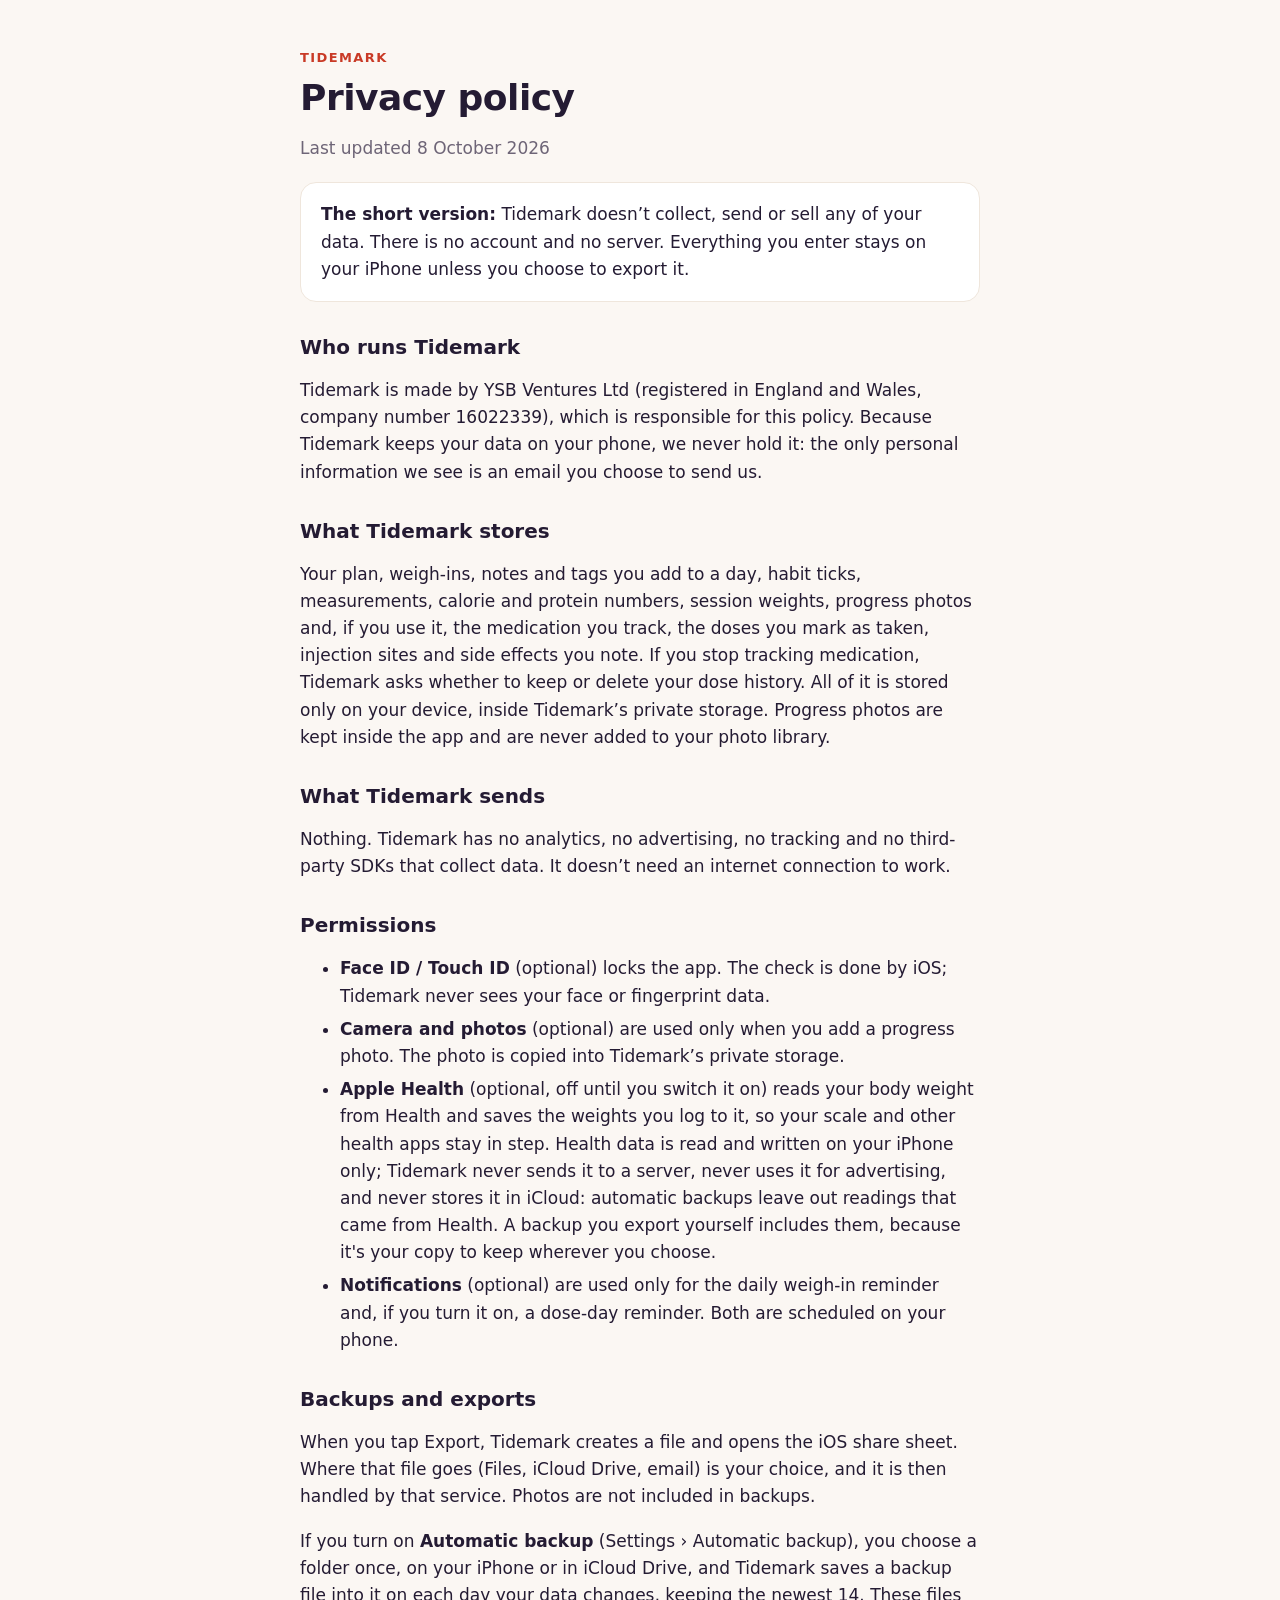
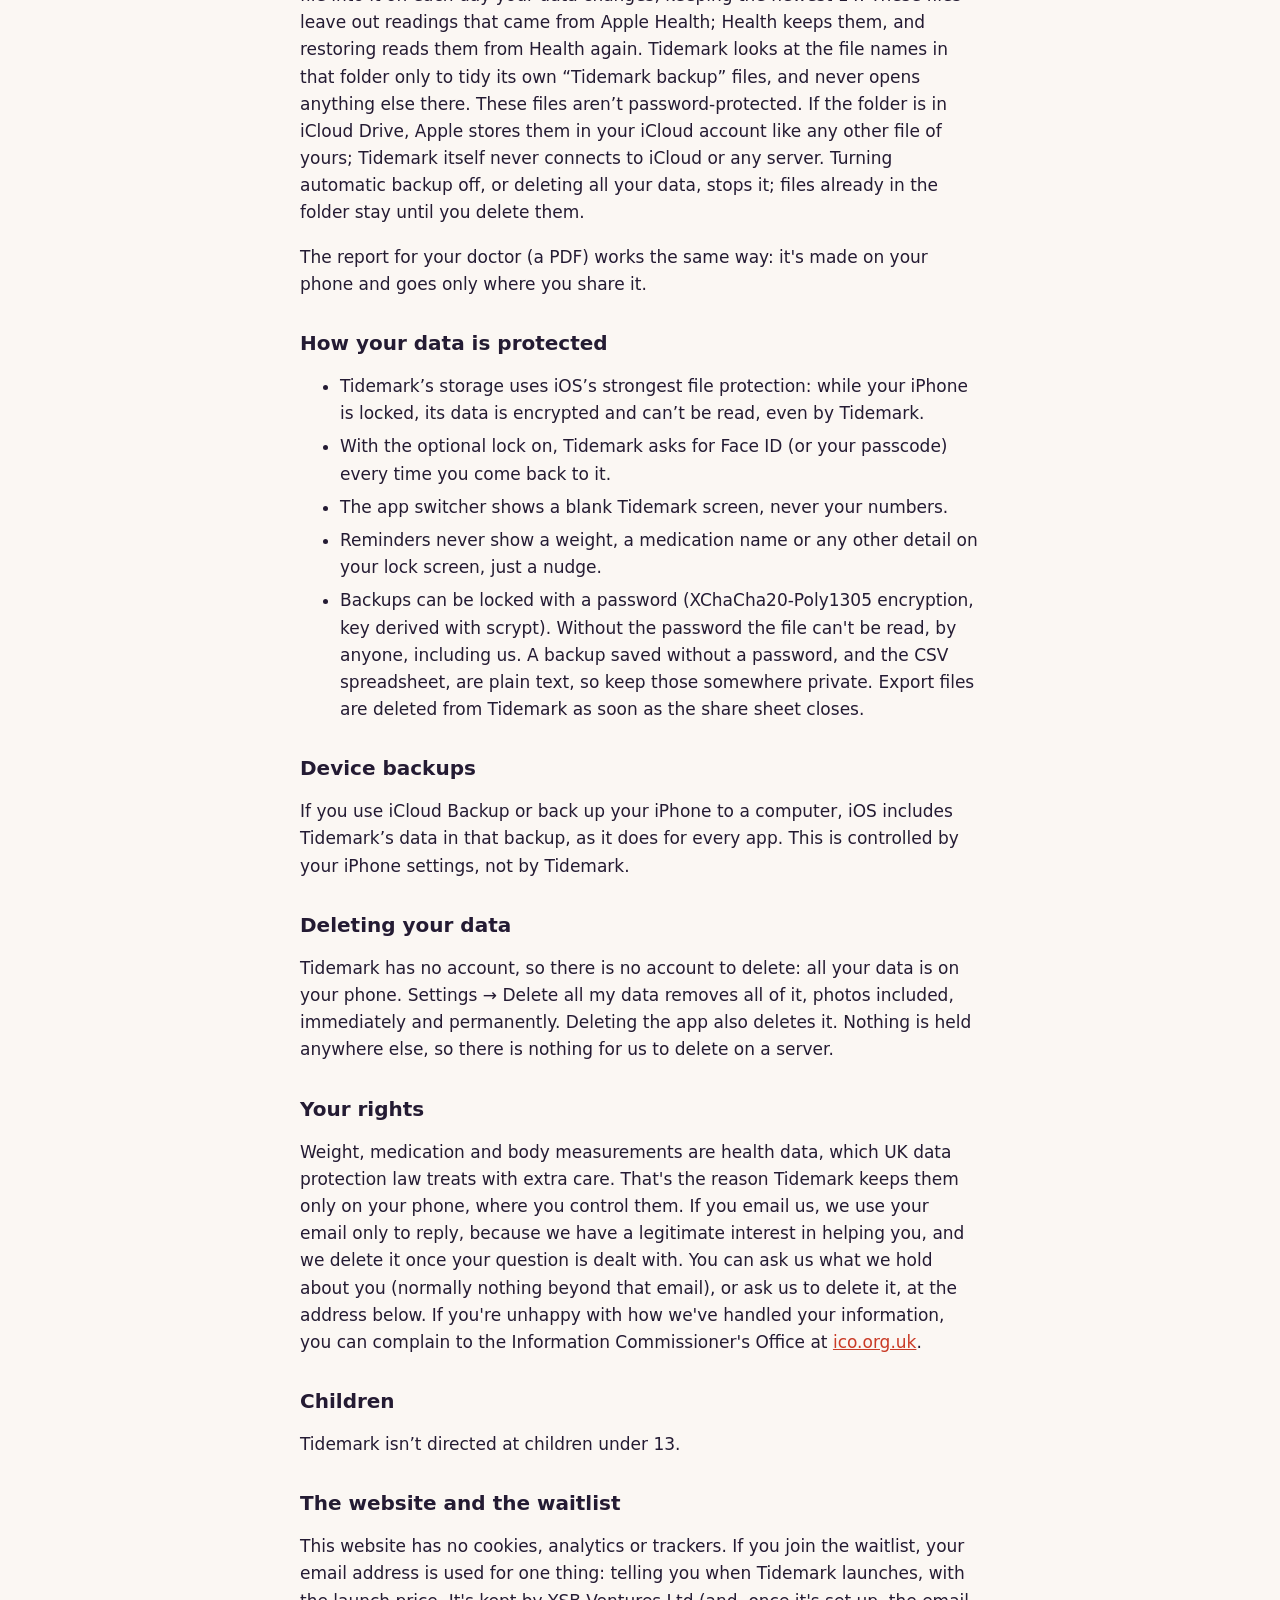
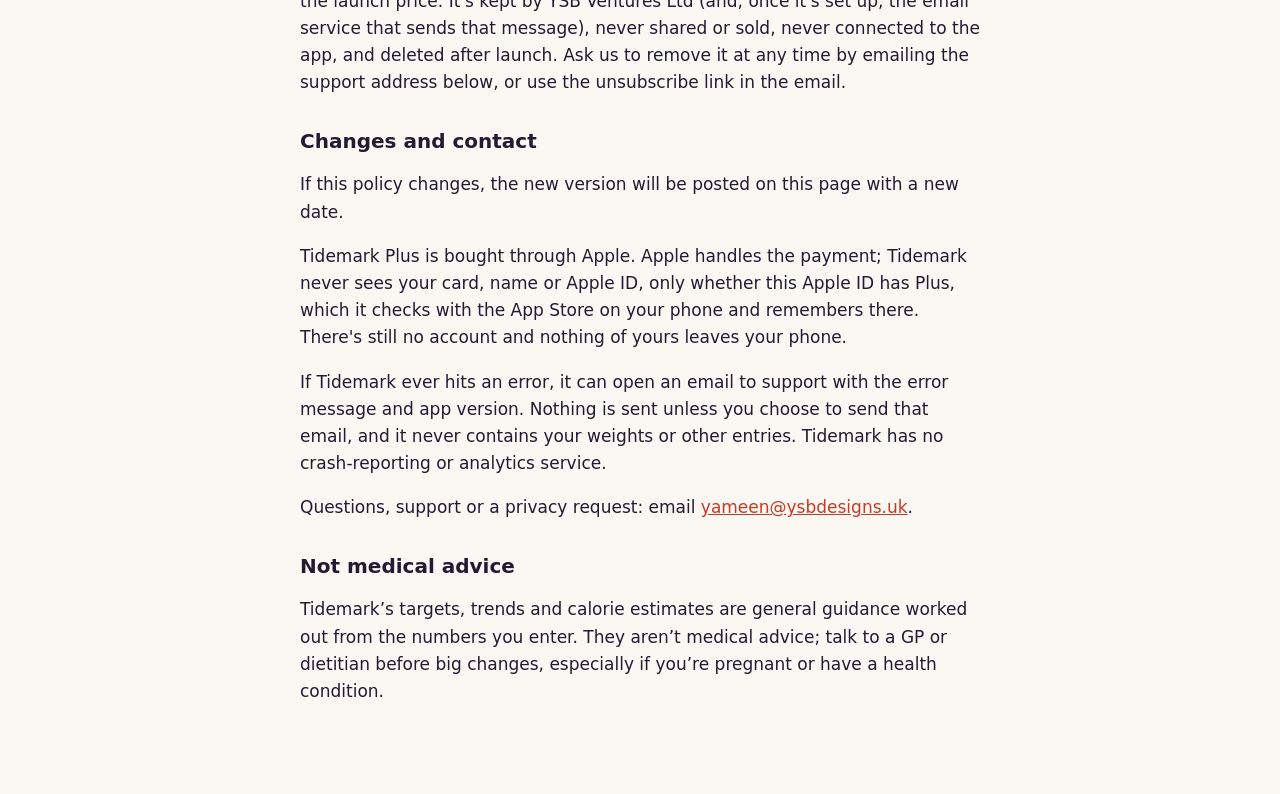
==== privacy.html @ a8ca08c9 "Website: a launch waitlist A 'Join the waitlist' section (and hero button) for the iPhone launch: on" ====
<!doctype html>
<html lang="en">
<head>
<meta charset="utf-8">
<meta name="viewport" content="width=device-width, initial-scale=1">
<title>Tidemark · Privacy policy</title>
<meta name="color-scheme" content="light dark">
<style>
  /* System fonts only: this page loads nothing from anyone else, so reading it tells no third party you were here */
  :root { --bg: #FBF7F3; --ink: #241B33; --soft: #6E6577; --line: #EFE6DC; --accent: #C93A26; --box: #FFFFFF; }
  @media (prefers-color-scheme: dark) {
    :root { --bg: #121019; --ink: #F2EEF6; --soft: #ADA5B8; --line: #2E2938; --accent: #FF8D7D; --box: #1C1925; }
  }
  body { margin: 0; background: var(--bg); color: var(--ink); font: 17px/1.6 -apple-system, system-ui, 'Segoe UI', sans-serif; }
  main { max-width: 680px; margin: 0 auto; padding: 48px 20px 72px; }
  h1 { font: 700 36px/1.15 -apple-system, system-ui, sans-serif; letter-spacing: -0.5px; margin: 8px 0 4px; }
  h2 { font: 600 20px/1.3 -apple-system, system-ui, sans-serif; margin: 32px 0 6px; }
  .eyebrow { font-weight: 600; font-size: 13px; letter-spacing: 1.4px; text-transform: uppercase; color: var(--accent); }
  .muted { color: var(--soft); }
  .box { background: var(--box); border: 1px solid var(--line); border-radius: 16px; padding: 18px 20px; margin-top: 20px; }
  a { color: var(--accent); }
  li { margin: 6px 0; }
</style>
</head>
<body>
<main>
  <div class="eyebrow">Tidemark</div>
  <h1>Privacy policy</h1>
  <p class="muted">Last updated 8 October 2026</p>

  <div class="box">
    <strong>The short version:</strong> Tidemark doesn’t collect, send or sell any of your data. There is no account and no server.
    Everything you enter stays on your iPhone unless you choose to export it.
  </div>

  <h2>Who runs Tidemark</h2>
  <p>Tidemark is made by YSB Ventures Ltd (registered in England and Wales, company number 16022339), which is responsible for this policy. Because Tidemark keeps your data on your phone, we never hold it: the only personal information we see is an email you choose to send us.</p>

  <h2>What Tidemark stores</h2>
  <p>Your plan, weigh-ins, notes and tags you add to a day, habit ticks, measurements, calorie and protein numbers, session weights, progress photos and, if you use it, the medication you track, the doses you mark as taken, injection sites and side effects you note. If you stop tracking medication, Tidemark asks whether to keep or delete your dose history. All of it is stored
     only on your device, inside Tidemark’s private storage. Progress photos are kept inside the app and are never added to your photo library.</p>

  <h2>What Tidemark sends</h2>
  <p>Nothing. Tidemark has no analytics, no advertising, no tracking and no third-party SDKs that collect data. It doesn’t need an internet connection to work.</p>

  <h2>Permissions</h2>
  <ul>
    <li><strong>Face ID / Touch ID</strong> (optional) locks the app. The check is done by iOS; Tidemark never sees your face or fingerprint data.</li>
    <li><strong>Camera and photos</strong> (optional) are used only when you add a progress photo. The photo is copied into Tidemark’s private storage.</li>
    <li><strong>Apple Health</strong> (optional, off until you switch it on) reads your body weight from Health and saves the weights you log to it, so your scale and other health apps stay in step. Health data is read and written on your iPhone only; Tidemark never sends it to a server, never uses it for advertising, and never stores it in iCloud: automatic backups leave out readings that came from Health. A backup you export yourself includes them, because it's your copy to keep wherever you choose.</li>
    <li><strong>Notifications</strong> (optional) are used only for the daily weigh-in reminder and, if you turn it on, a dose-day reminder. Both are scheduled on your phone.</li>
  </ul>

  <h2>Backups and exports</h2>
  <p>When you tap Export, Tidemark creates a file and opens the iOS share sheet. Where that file goes (Files, iCloud Drive, email) is your choice,
     and it is then handled by that service. Photos are not included in backups.</p>
  <p>If you turn on <strong>Automatic backup</strong> (Settings › Automatic backup), you choose a folder once, on your iPhone or in iCloud Drive, and Tidemark saves a backup file into it on each day your data changes, keeping the newest 14. These files leave out readings that came from Apple Health; Health keeps them, and restoring reads them from Health again. Tidemark looks at the file names in that folder only to tidy its own “Tidemark backup” files, and never opens anything else there. These files aren’t password-protected. If the folder is in iCloud Drive, Apple stores them in your iCloud account like any other file of yours; Tidemark itself never connects to iCloud or any server. Turning automatic backup off, or deleting all your data, stops it; files already in the folder stay until you delete them.</p>
  <p>The report for your doctor (a PDF) works the same way: it's made on your phone and goes only where you share it.</p>

  <h2>How your data is protected</h2>
  <ul>
    <li>Tidemark’s storage uses iOS’s strongest file protection: while your iPhone is locked, its data is encrypted and can’t be read, even by Tidemark.</li>
    <li>With the optional lock on, Tidemark asks for Face ID (or your passcode) every time you come back to it.</li>
    <li>The app switcher shows a blank Tidemark screen, never your numbers.</li>
    <li>Reminders never show a weight, a medication name or any other detail on your lock screen, just a nudge.</li>
    <li>Backups can be locked with a password (XChaCha20-Poly1305 encryption, key derived with scrypt). Without the password the file can't be read, by anyone, including us. A backup saved without a password, and the CSV spreadsheet, are plain text, so keep those somewhere private. Export files are deleted from Tidemark as soon as the share sheet closes.</li>
  </ul>

  <h2>Device backups</h2>
  <p>If you use iCloud Backup or back up your iPhone to a computer, iOS includes Tidemark’s data in that backup, as it does for every app.
     This is controlled by your iPhone settings, not by Tidemark.</p>

  <h2>Deleting your data</h2>
  <p>Tidemark has no account, so there is no account to delete: all your data is on your phone. Settings → Delete all my data removes all of it, photos included, immediately and permanently. Deleting the app also deletes it. Nothing is held anywhere else, so there is nothing for us to delete on a server.</p>

  <h2>Your rights</h2>
  <p>Weight, medication and body measurements are health data, which UK data protection law treats with extra care. That's the reason Tidemark keeps them only on your phone, where you control them. If you email us, we use your email only to reply, because we have a legitimate interest in helping you, and we delete it once your question is dealt with. You can ask us what we hold about you (normally nothing beyond that email), or ask us to delete it, at the address below. If you're unhappy with how we've handled your information, you can complain to the Information Commissioner's Office at <a href="https://ico.org.uk/make-a-complaint/">ico.org.uk</a>.</p>

  <h2>Children</h2>
  <p>Tidemark isn’t directed at children under 13.</p>

  <h2>The website and the waitlist</h2>
  <p>This website has no cookies, analytics or trackers. If you join the waitlist, your email address is used for one thing: telling you when Tidemark launches, with the launch price. It's kept by YSB Ventures Ltd (and, once it's set up, the email service that sends that message), never shared or sold, never connected to the app, and deleted after launch. Ask us to remove it at any time by emailing the support address below, or use the unsubscribe link in the email.</p>

  <h2>Changes and contact</h2>
  <p>If this policy changes, the new version will be posted on this page with a new date.</p>
  <p>Tidemark Plus is bought through Apple. Apple handles the payment; Tidemark never sees your card, name or Apple ID, only whether this Apple ID has Plus, which it checks with the App Store on your phone and remembers there. There's still no account and nothing of yours leaves your phone.</p>
  <p>If Tidemark ever hits an error, it can open an email to support with the error message and app version. Nothing is sent unless you choose to send that email, and it never contains your weights or other entries. Tidemark has no crash-reporting or analytics service.</p>
  <p>Questions, support or a privacy request: email <a href="mailto:yameen@ysbdesigns.uk">yameen@ysbdesigns.uk</a>.</p>

  <h2>Not medical advice</h2>
  <p>Tidemark’s targets, trends and calorie estimates are general guidance worked out from the numbers you enter. They aren’t medical advice;
     talk to a GP or dietitian before big changes, especially if you’re pregnant or have a health condition.</p>
</main>
</body>
</html>
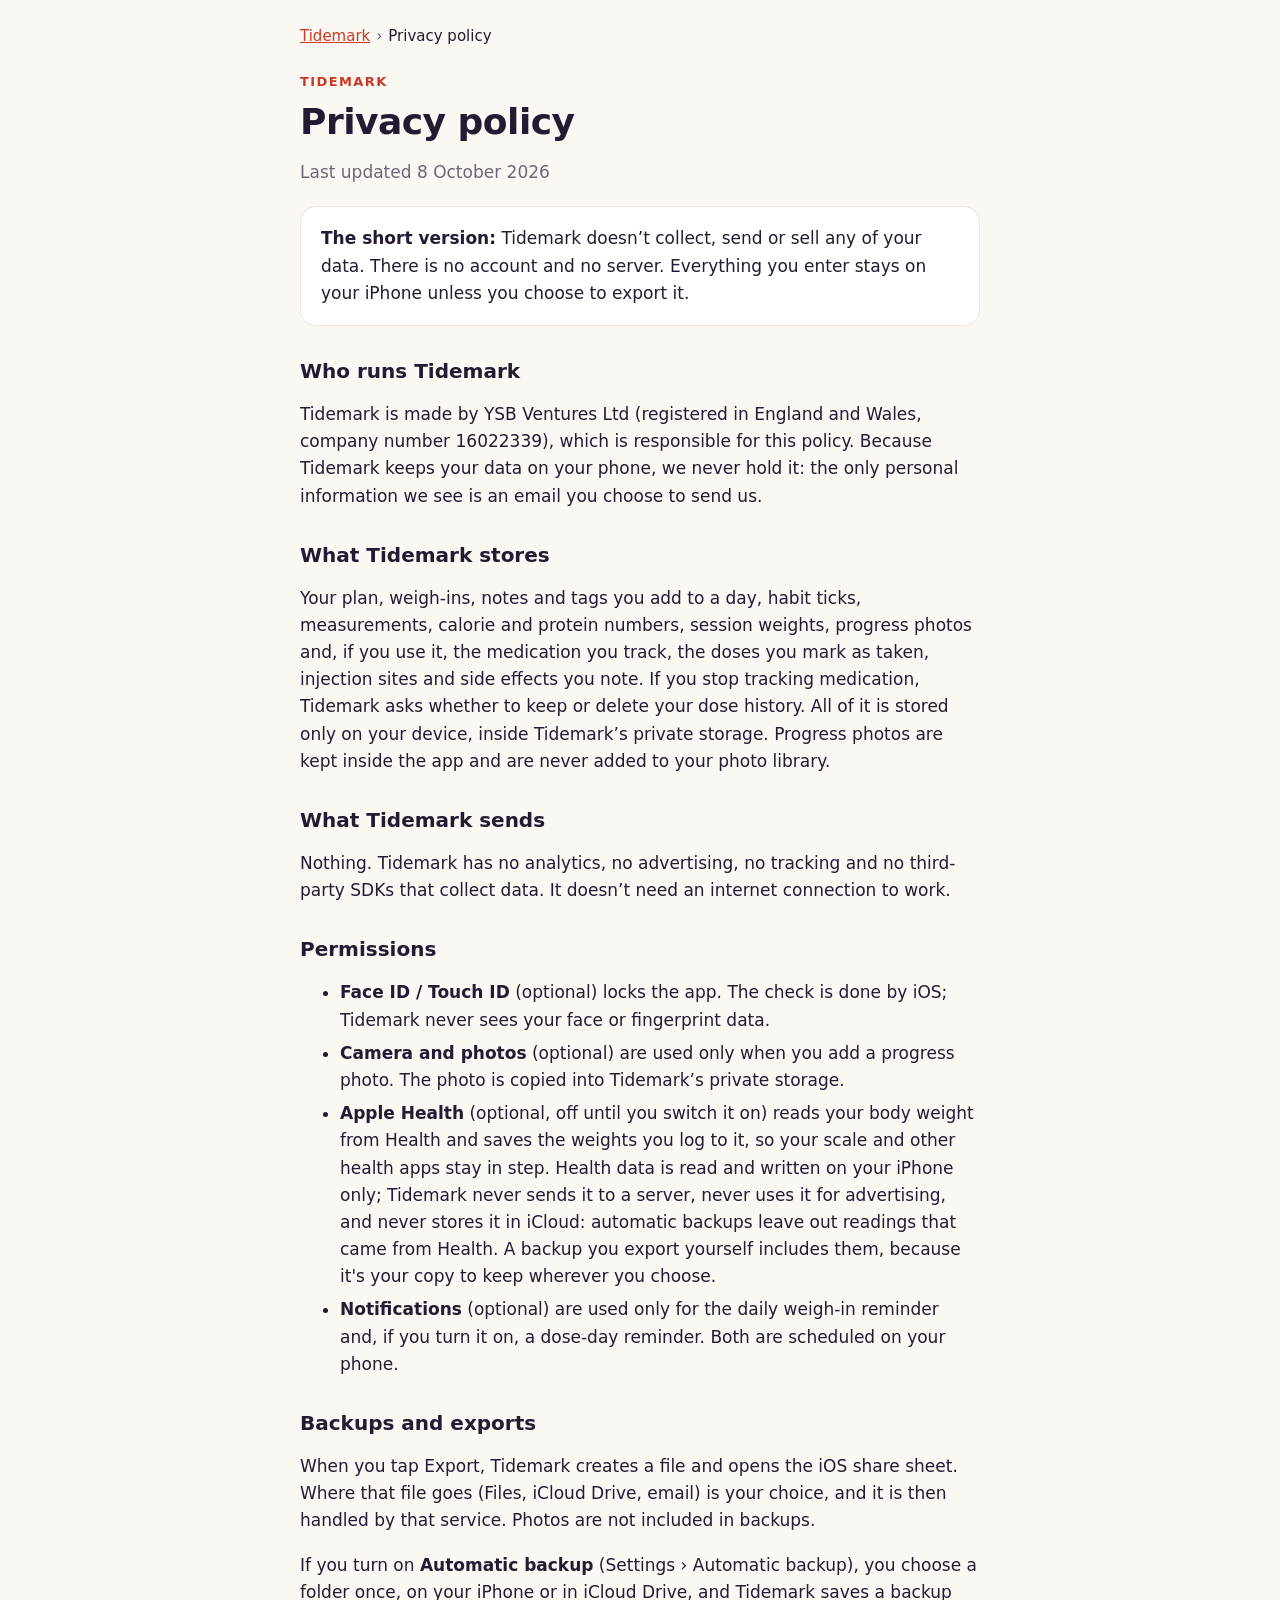
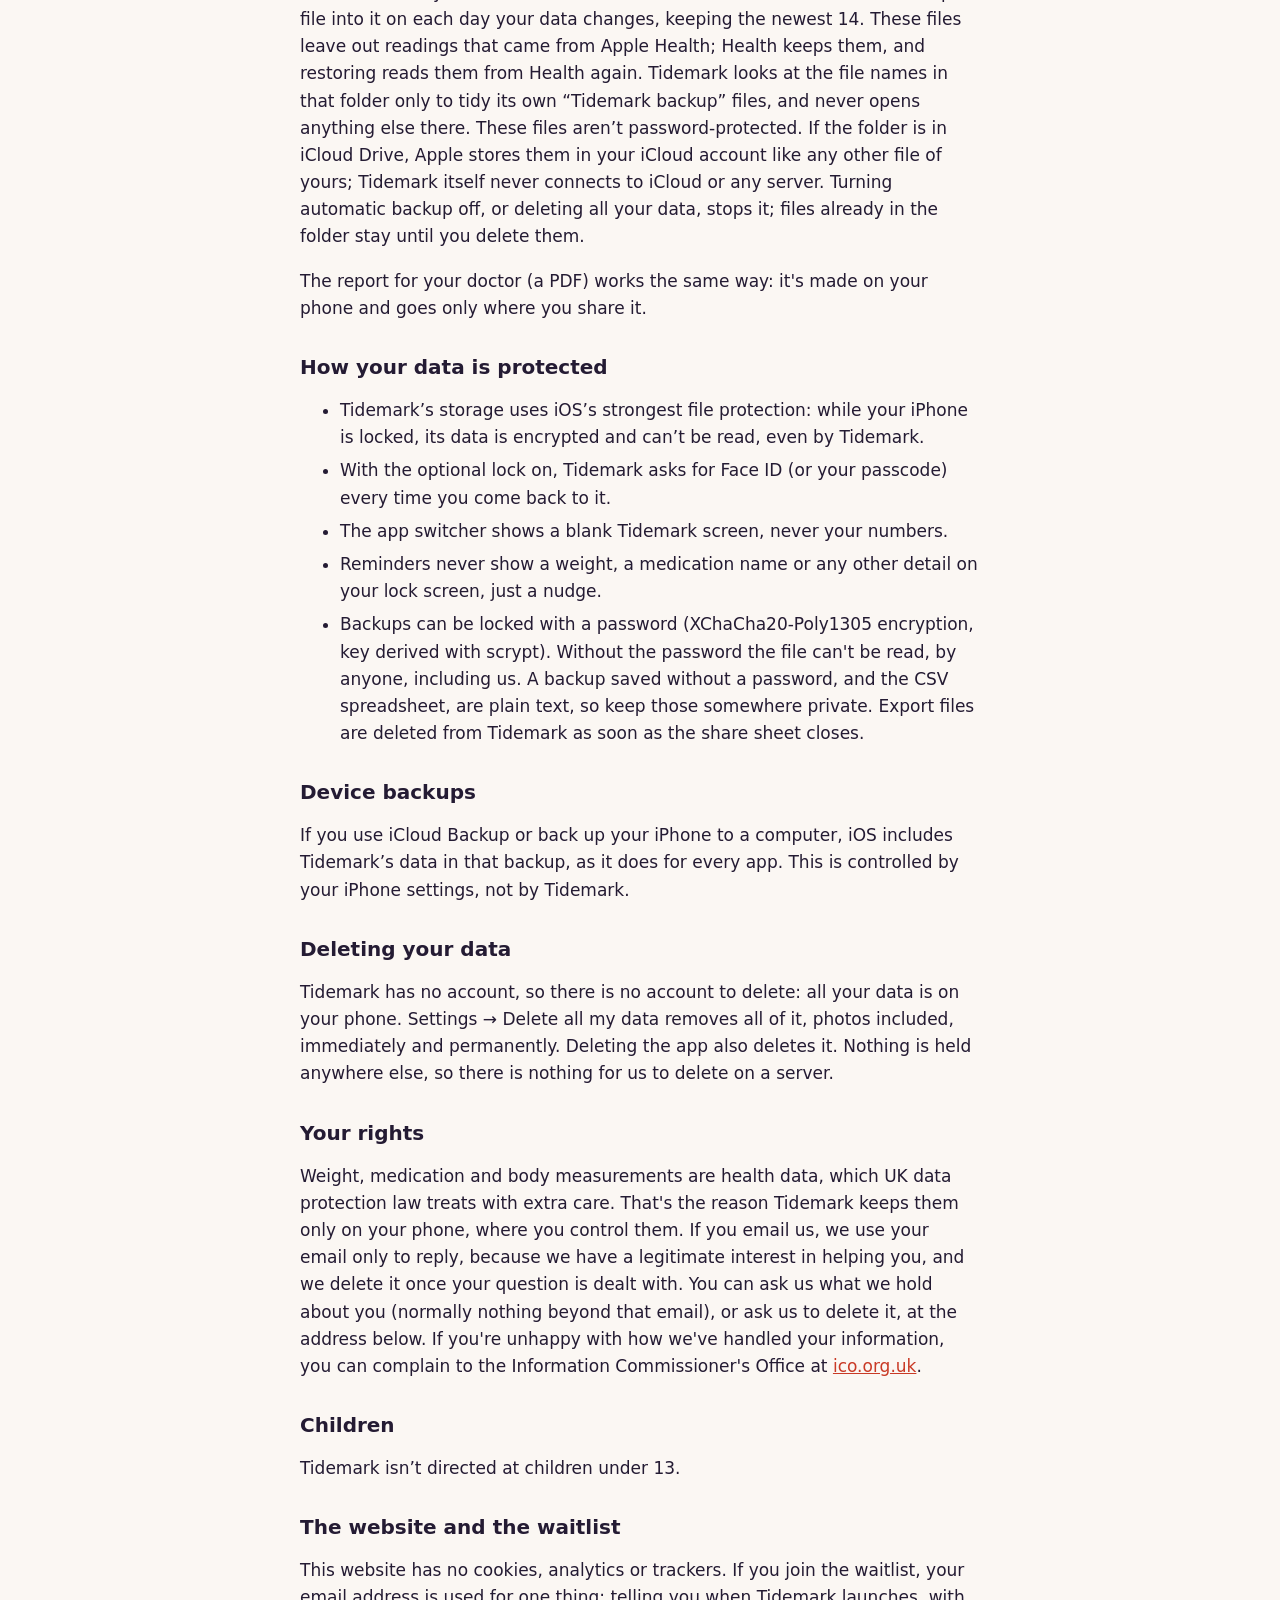
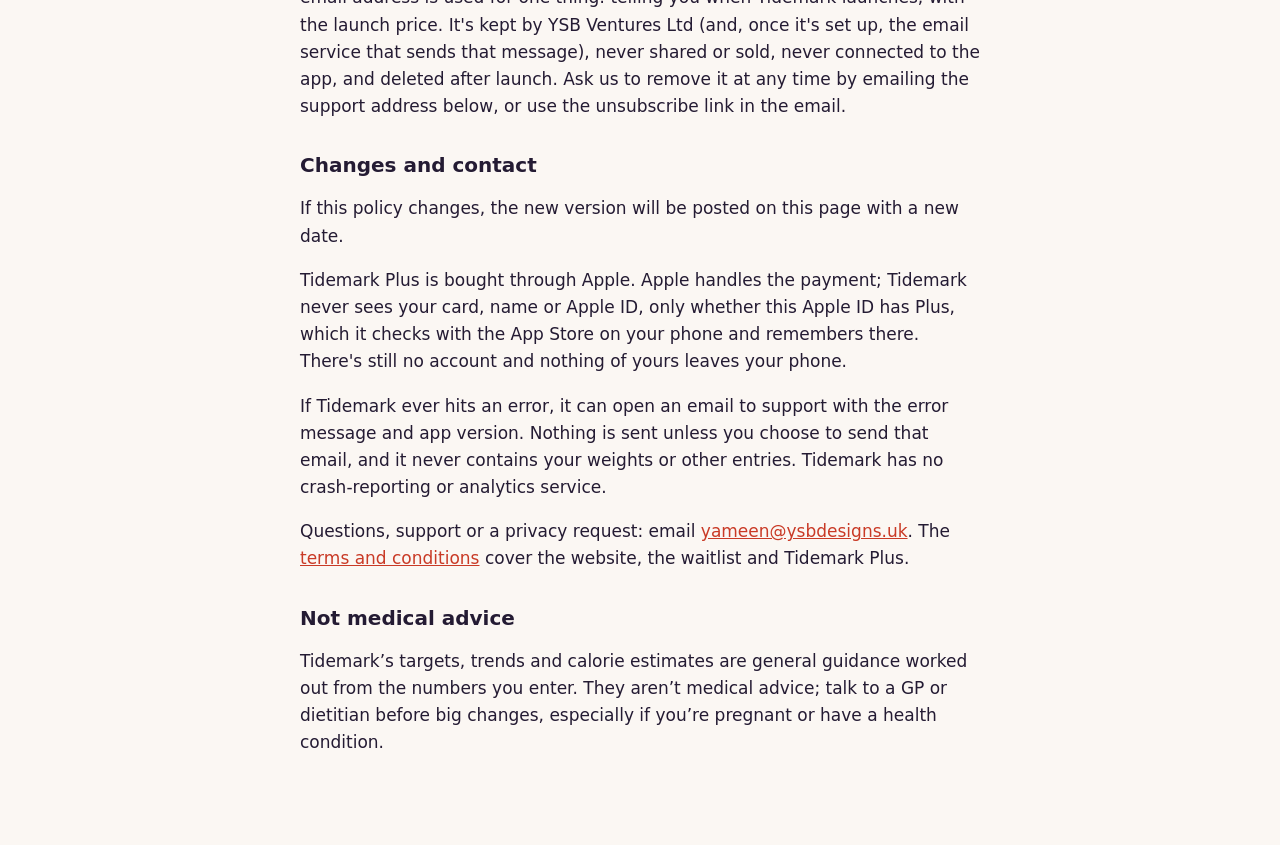
==== commit 035f5f49: "Website: terms, thank-you and 404 pages, SEO files, form checks, site checks - Terms and conditions " ====
--- a/privacy.html
+++ b/privacy.html
@@ -20,9 +20,17 @@
   .box { background: var(--box); border: 1px solid var(--line); border-radius: 16px; padding: 18px 20px; margin-top: 20px; }
   a { color: var(--accent); }
   li { margin: 6px 0; }
+  .crumbs { max-width: 680px; margin: 0 auto; padding: 24px 20px 0; }
+  .crumbs ol { list-style: none; display: flex; flex-wrap: wrap; gap: 6px; padding: 0; margin: 0; font-size: 15px; color: var(--soft); }
+  .crumbs li { margin: 0; } .crumbs li + li::before { content: "›"; margin-right: 6px; } .crumbs [aria-current] { color: var(--ink); }
+  main { padding-top: 24px; }
 </style>
 </head>
 <body>
+<!-- Outside <main> on purpose: the website sets only the <main> part into its own privacy section -->
+<nav class="crumbs" aria-label="Breadcrumb">
+  <ol><li><a href="./">Tidemark</a></li><li><span aria-current="page">Privacy policy</span></li></ol>
+</nav>
 <main>
   <div class="eyebrow">Tidemark</div>
   <h1>Privacy policy</h1>
@@ -86,7 +94,7 @@
   <p>If this policy changes, the new version will be posted on this page with a new date.</p>
   <p>Tidemark Plus is bought through Apple. Apple handles the payment; Tidemark never sees your card, name or Apple ID, only whether this Apple ID has Plus, which it checks with the App Store on your phone and remembers there. There's still no account and nothing of yours leaves your phone.</p>
   <p>If Tidemark ever hits an error, it can open an email to support with the error message and app version. Nothing is sent unless you choose to send that email, and it never contains your weights or other entries. Tidemark has no crash-reporting or analytics service.</p>
-  <p>Questions, support or a privacy request: email <a href="mailto:yameen@ysbdesigns.uk">yameen@ysbdesigns.uk</a>.</p>
+  <p>Questions, support or a privacy request: email <a href="mailto:yameen@ysbdesigns.uk">yameen@ysbdesigns.uk</a>. The <a href="terms.html">terms and conditions</a> cover the website, the waitlist and Tidemark Plus.</p>
 
   <h2>Not medical advice</h2>
   <p>Tidemark’s targets, trends and calorie estimates are general guidance worked out from the numbers you enter. They aren’t medical advice;
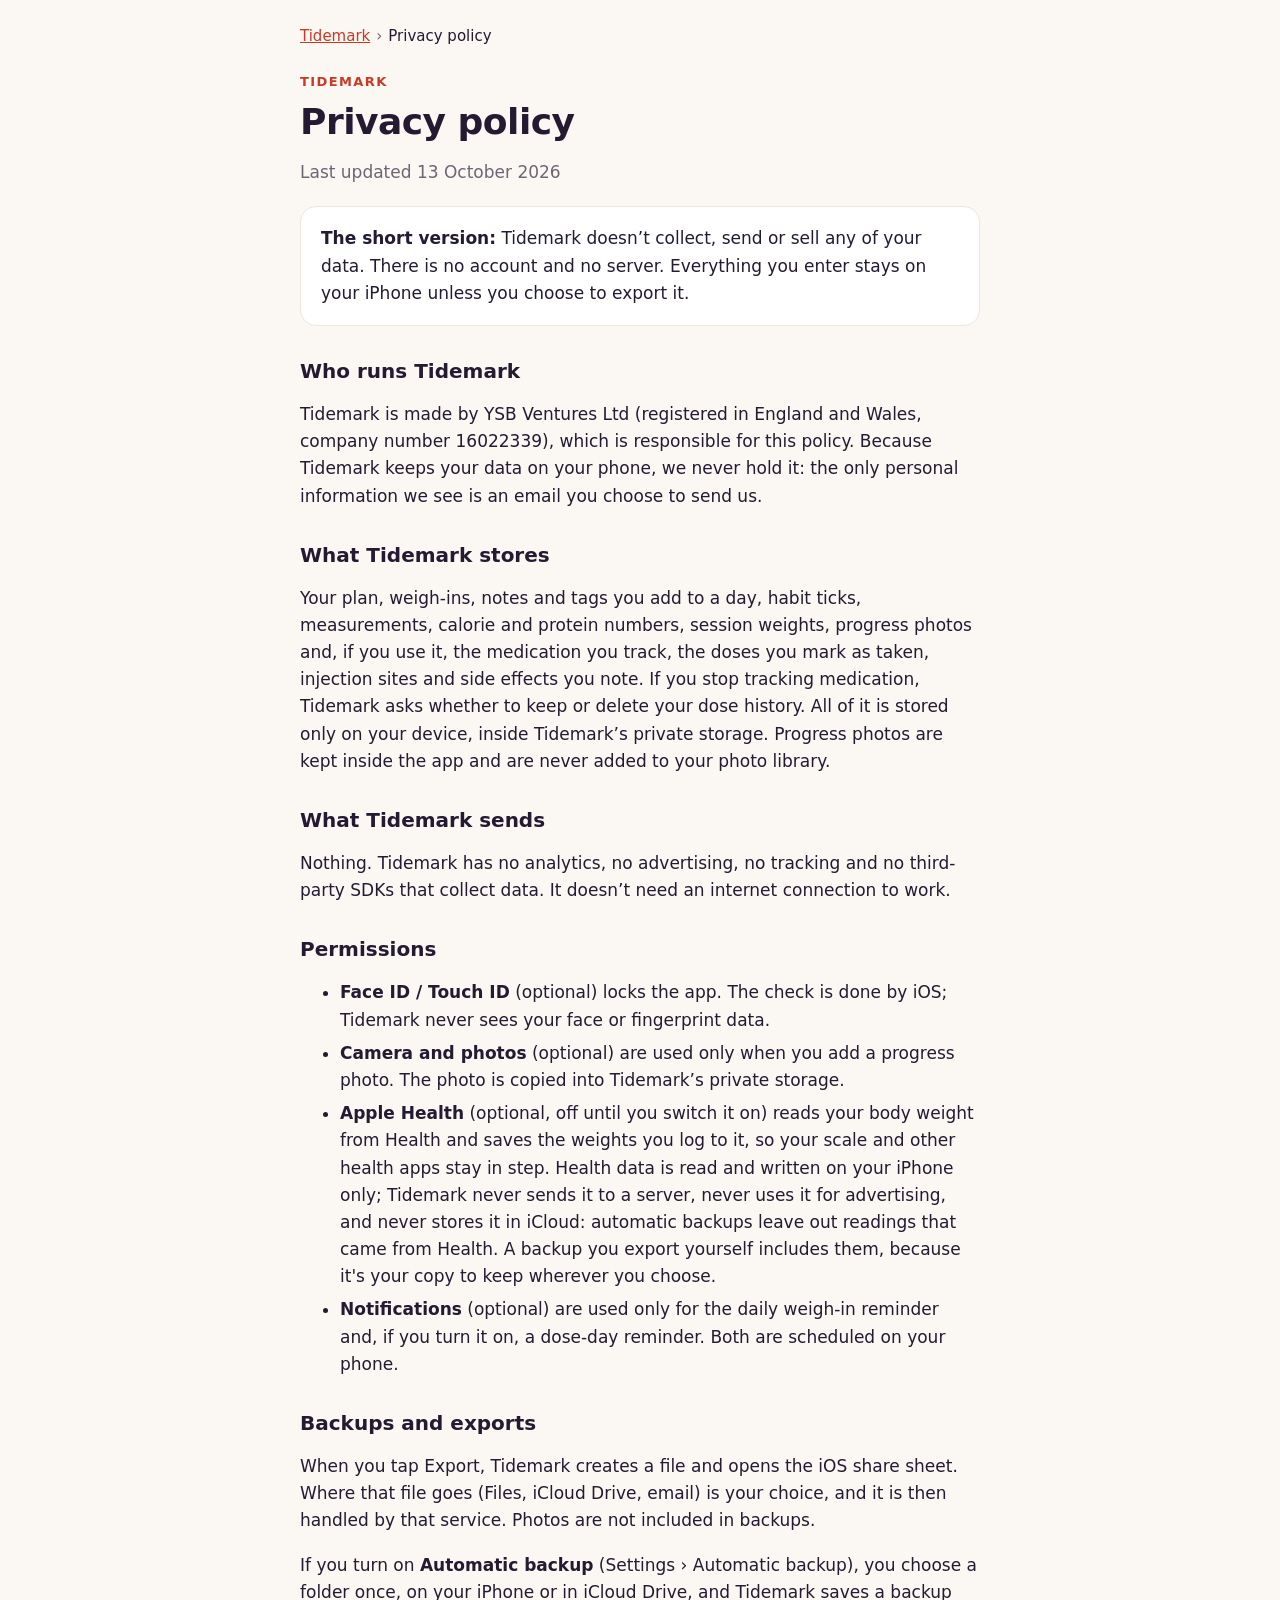
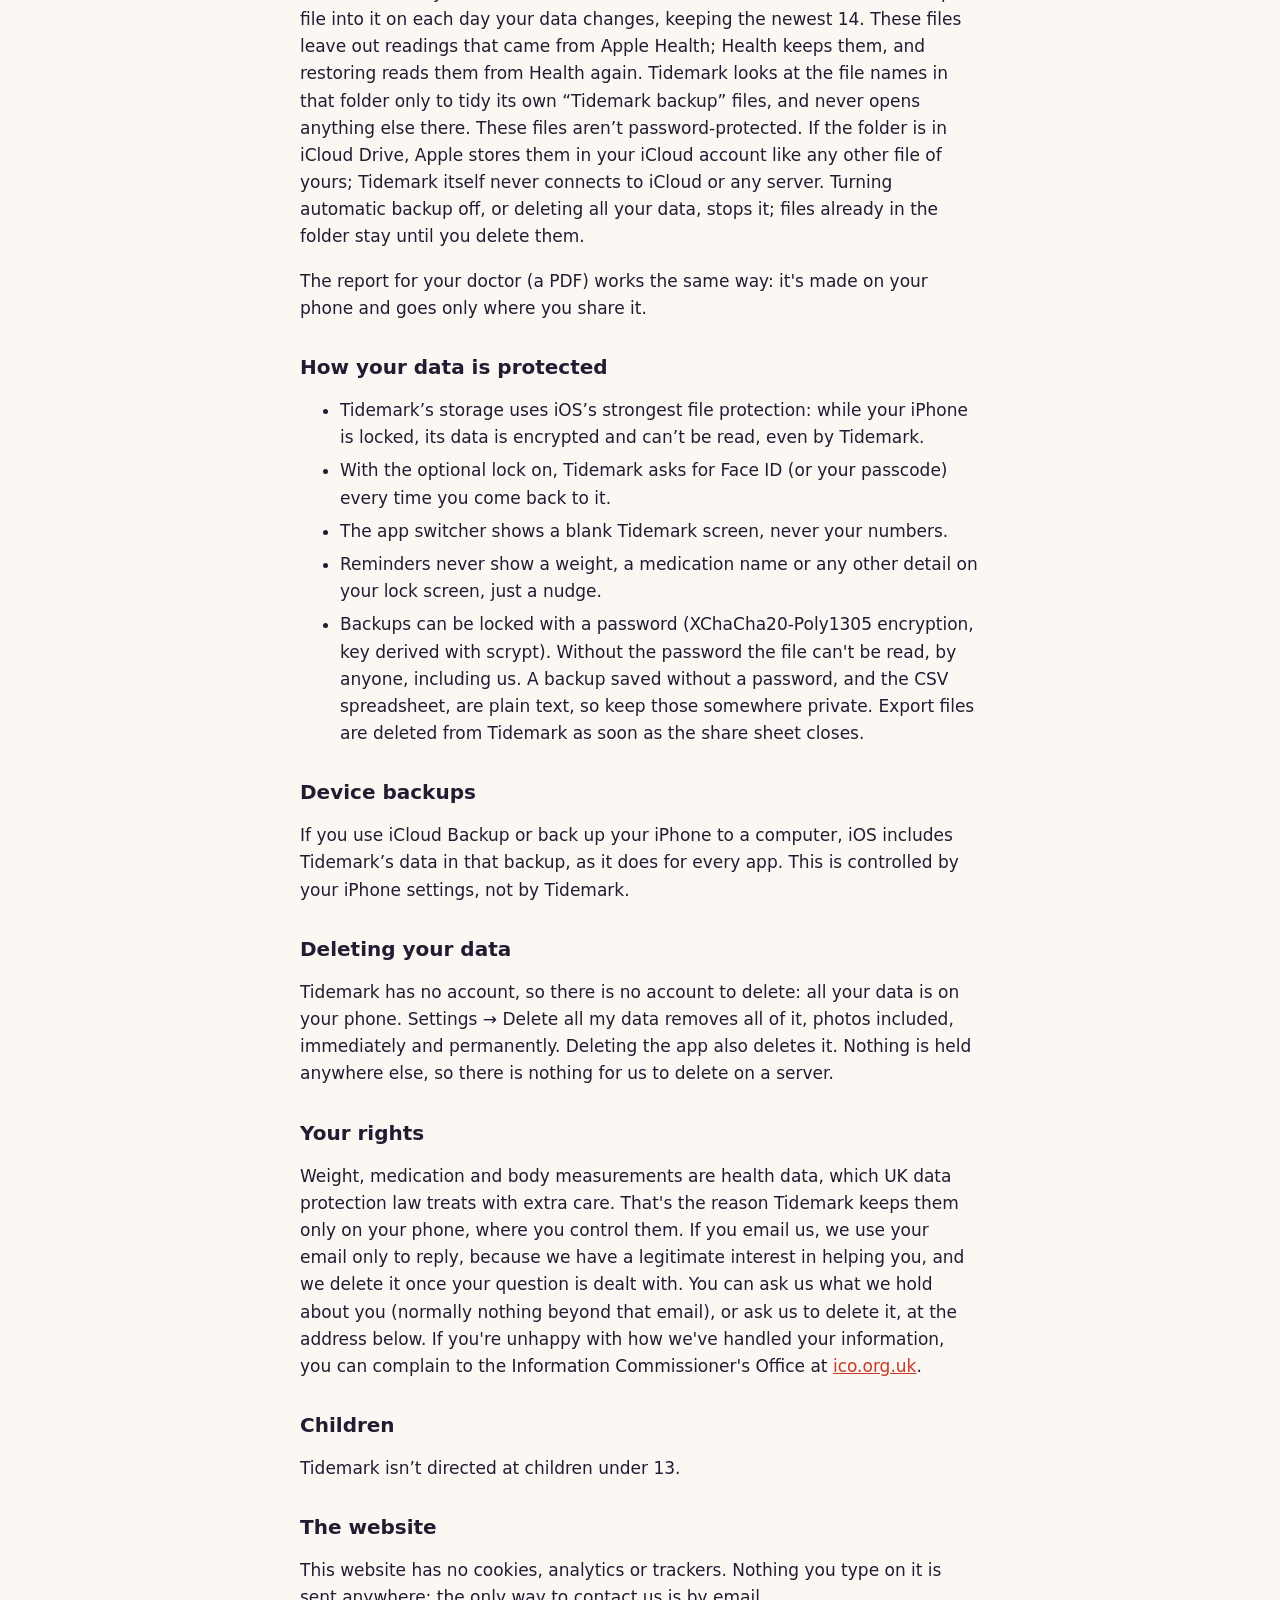
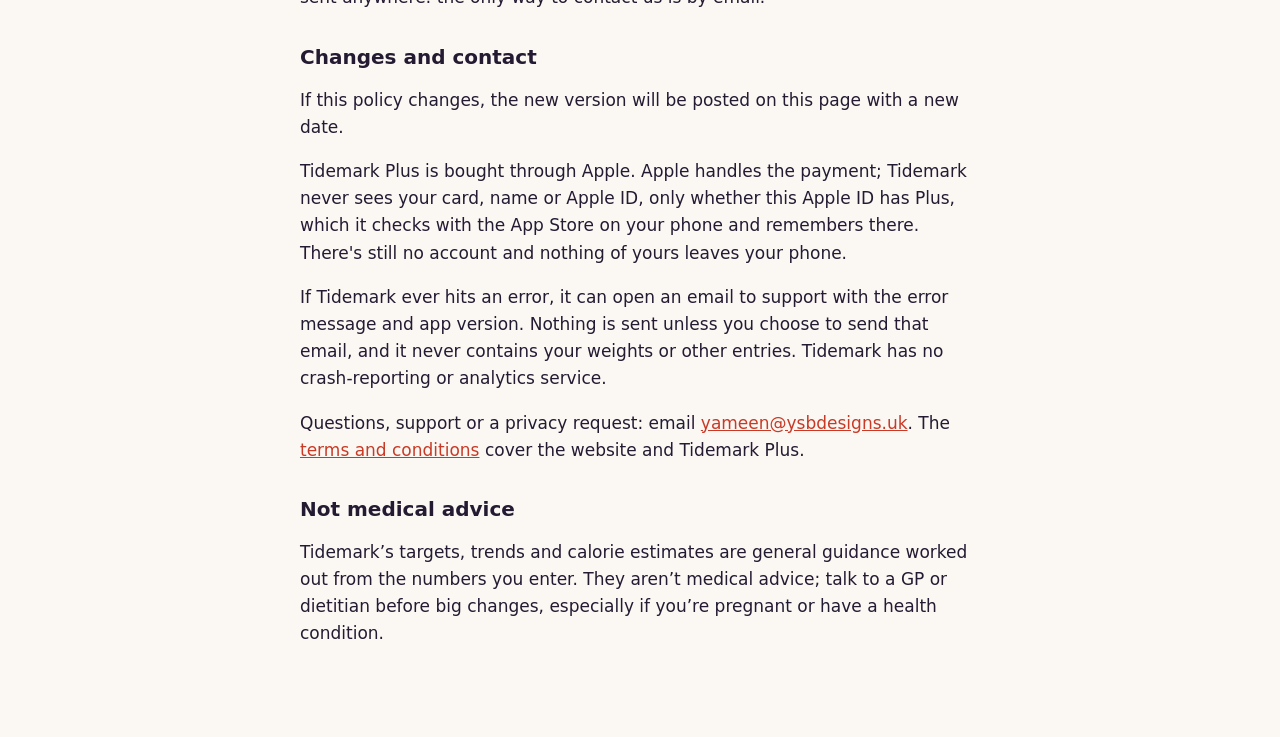
==== commit 106d6627: "Website: no waitlist; "coming soon" until launch, then App Store links - Remove the waitlist section" ====
--- a/privacy.html
+++ b/privacy.html
@@ -34,7 +34,7 @@
 <main>
   <div class="eyebrow">Tidemark</div>
   <h1>Privacy policy</h1>
-  <p class="muted">Last updated 8 October 2026</p>
+  <p class="muted">Last updated 13 October 2026</p>
 
   <div class="box">
     <strong>The short version:</strong> Tidemark doesn’t collect, send or sell any of your data. There is no account and no server.
@@ -87,14 +87,14 @@
   <h2>Children</h2>
   <p>Tidemark isn’t directed at children under 13.</p>
 
-  <h2>The website and the waitlist</h2>
-  <p>This website has no cookies, analytics or trackers. If you join the waitlist, your email address is used for one thing: telling you when Tidemark launches, with the launch price. It's kept by YSB Ventures Ltd (and, once it's set up, the email service that sends that message), never shared or sold, never connected to the app, and deleted after launch. Ask us to remove it at any time by emailing the support address below, or use the unsubscribe link in the email.</p>
+  <h2>The website</h2>
+  <p>This website has no cookies, analytics or trackers. Nothing you type on it is sent anywhere: the only way to contact us is by email.</p>
 
   <h2>Changes and contact</h2>
   <p>If this policy changes, the new version will be posted on this page with a new date.</p>
   <p>Tidemark Plus is bought through Apple. Apple handles the payment; Tidemark never sees your card, name or Apple ID, only whether this Apple ID has Plus, which it checks with the App Store on your phone and remembers there. There's still no account and nothing of yours leaves your phone.</p>
   <p>If Tidemark ever hits an error, it can open an email to support with the error message and app version. Nothing is sent unless you choose to send that email, and it never contains your weights or other entries. Tidemark has no crash-reporting or analytics service.</p>
-  <p>Questions, support or a privacy request: email <a href="mailto:yameen@ysbdesigns.uk">yameen@ysbdesigns.uk</a>. The <a href="terms.html">terms and conditions</a> cover the website, the waitlist and Tidemark Plus.</p>
+  <p>Questions, support or a privacy request: email <a href="mailto:yameen@ysbdesigns.uk">yameen@ysbdesigns.uk</a>. The <a href="terms.html">terms and conditions</a> cover the website and Tidemark Plus.</p>
 
   <h2>Not medical advice</h2>
   <p>Tidemark’s targets, trends and calorie estimates are general guidance worked out from the numbers you enter. They aren’t medical advice;
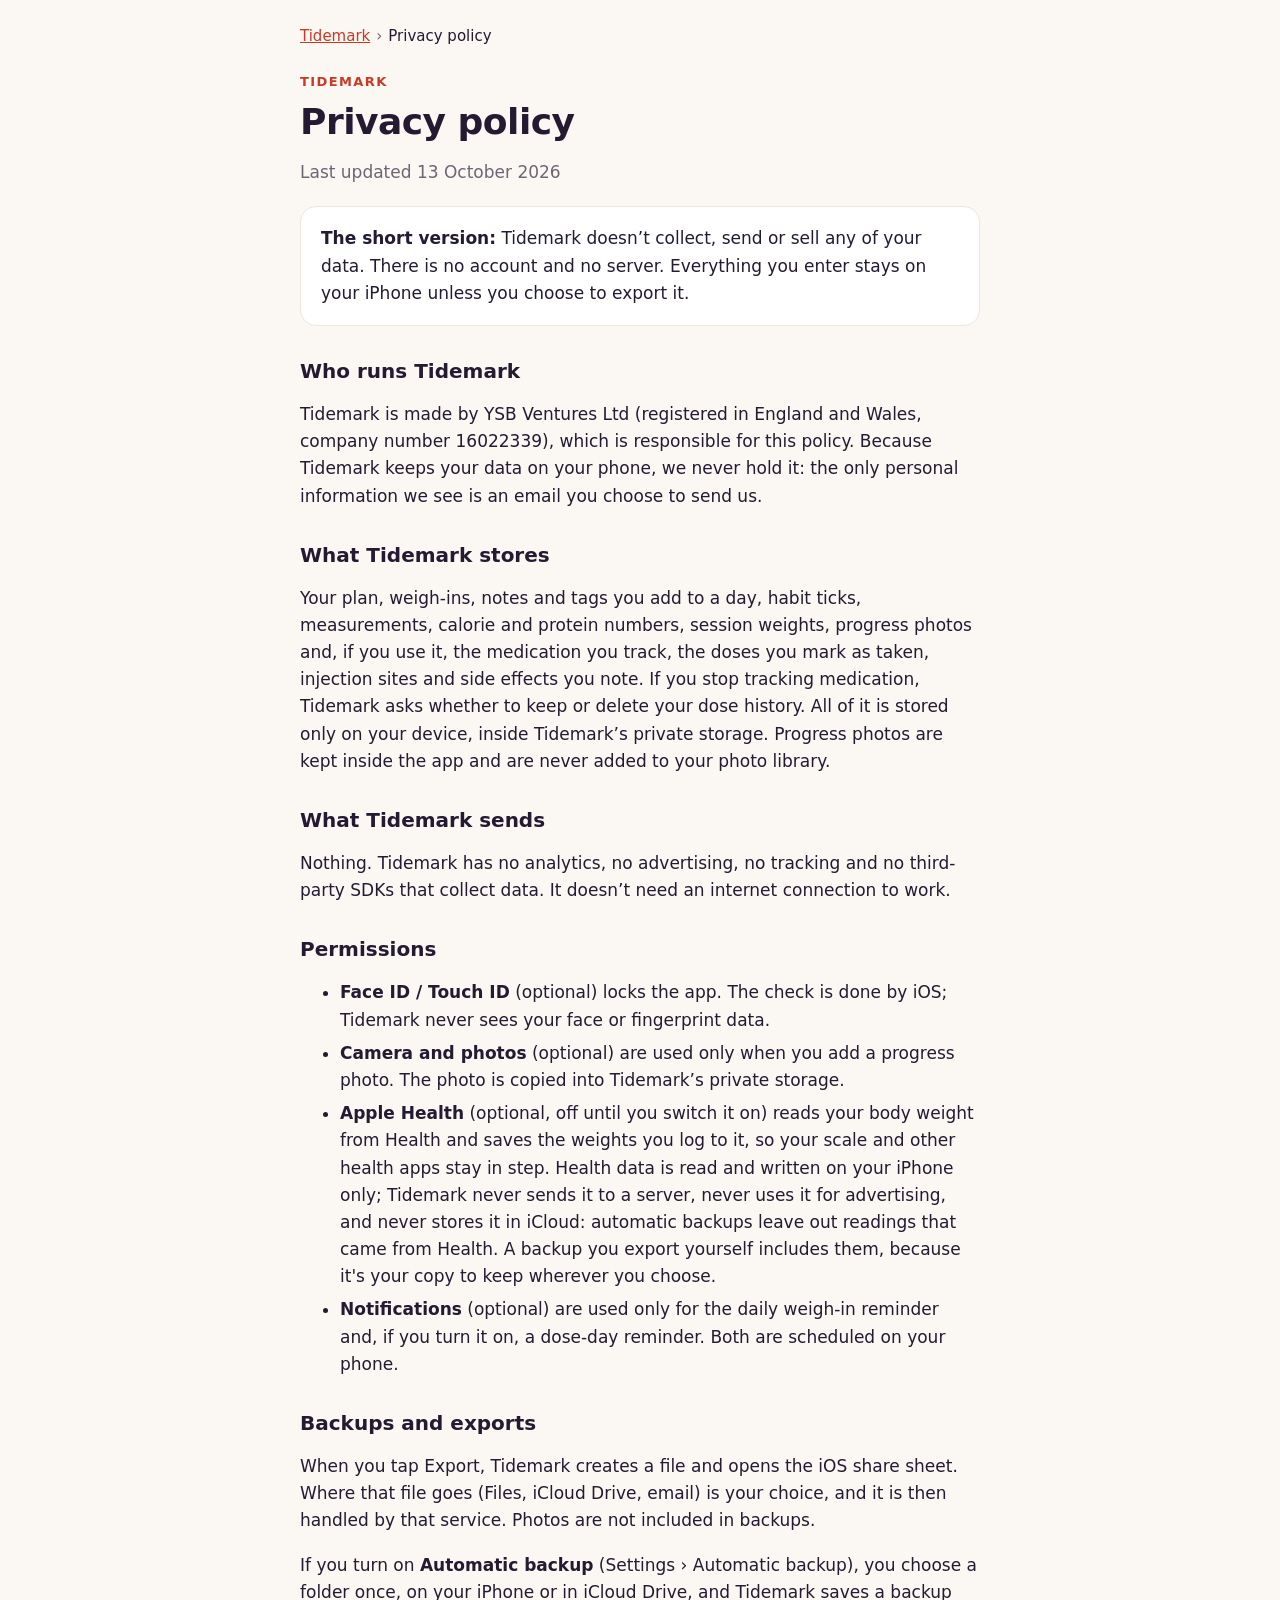
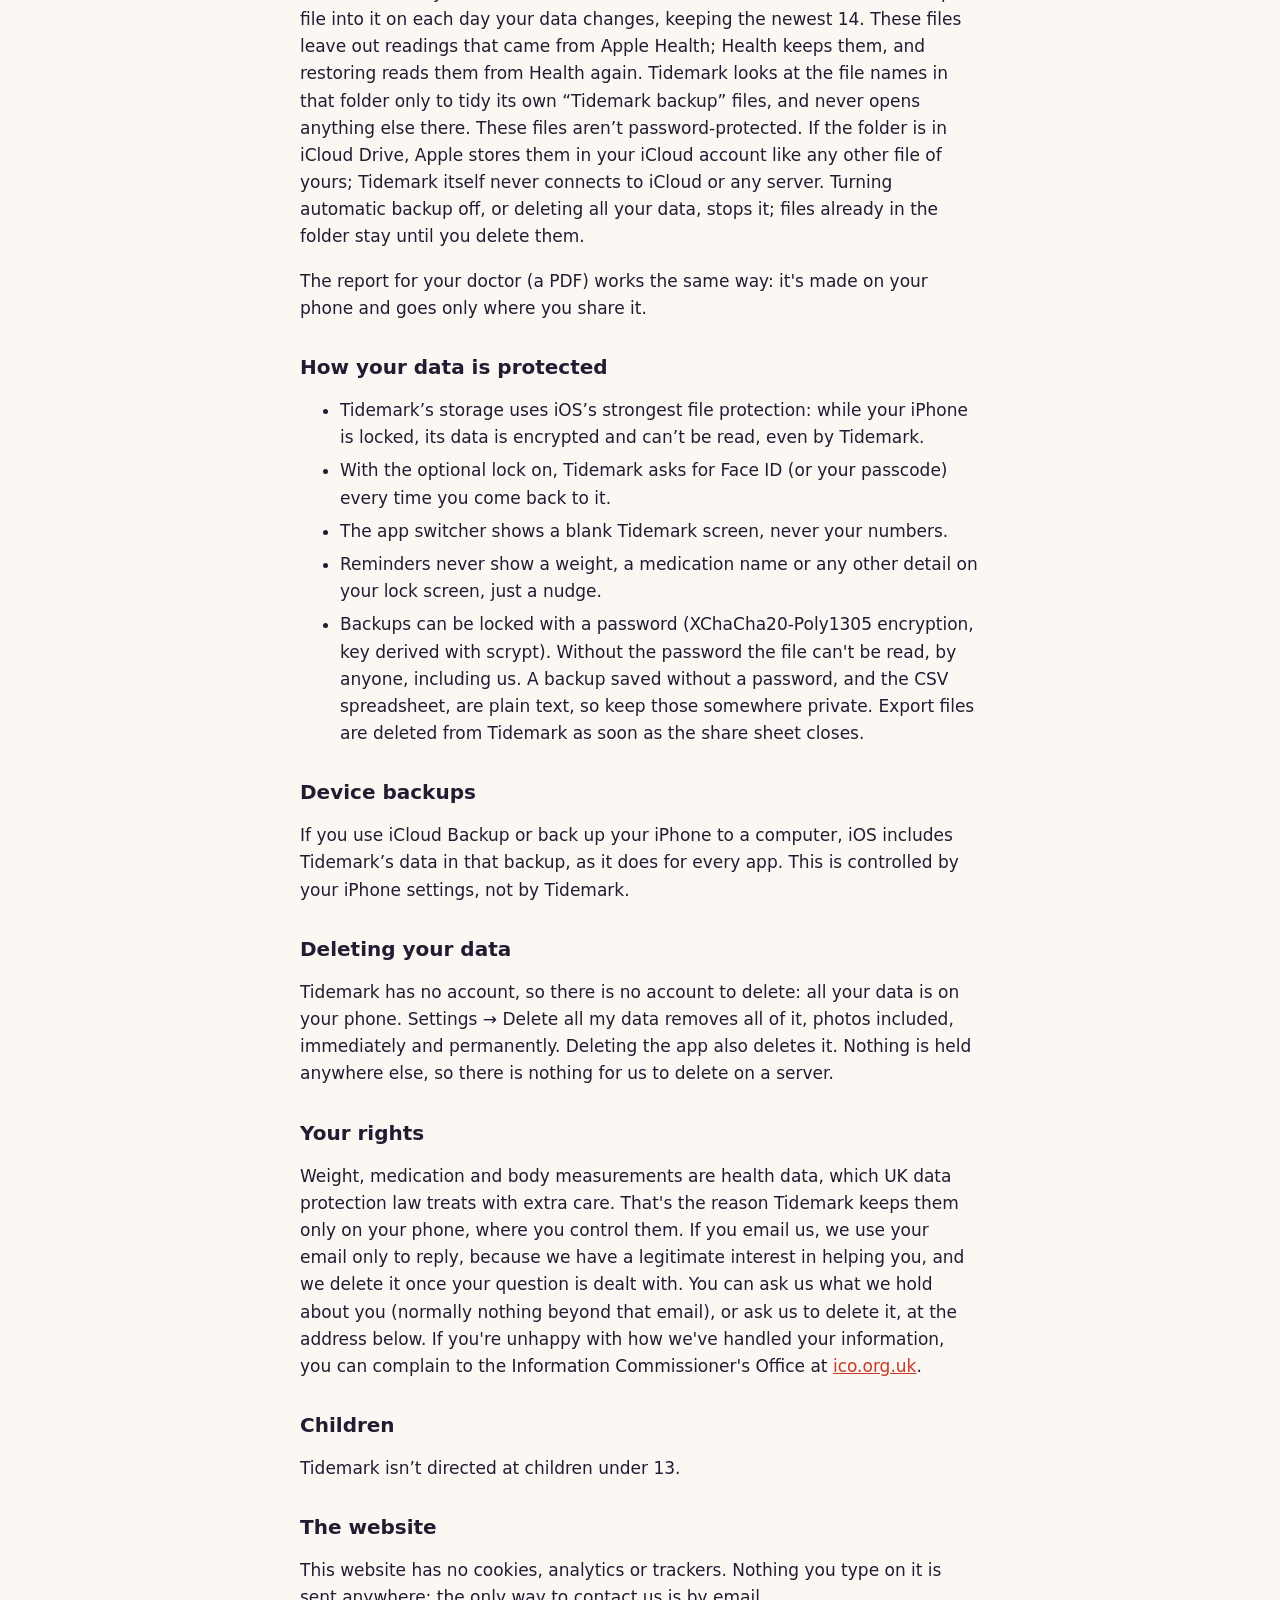
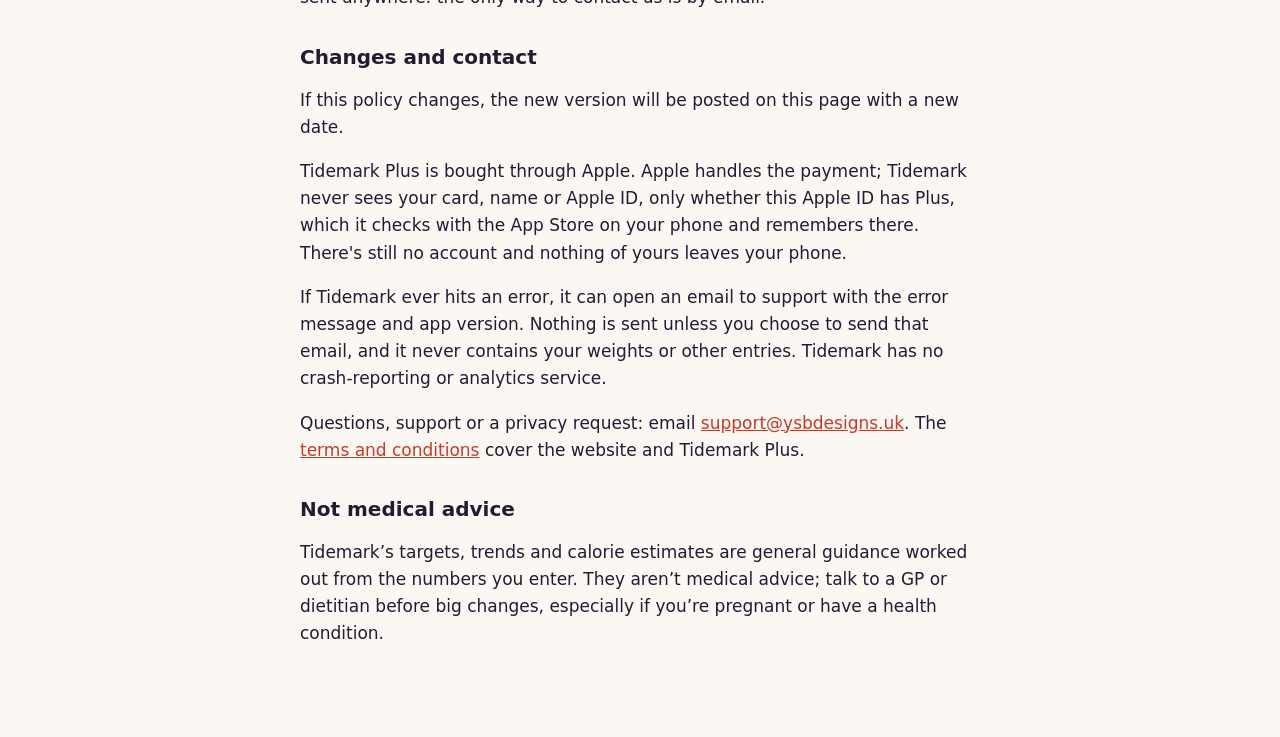
==== commit 132d56dc: "Use support@ysbdesigns.uk as the public contact everywhere The app (SUPPORT_EMAIL: feedback, error r" ====
--- a/privacy.html
+++ b/privacy.html
@@ -94,7 +94,7 @@
   <p>If this policy changes, the new version will be posted on this page with a new date.</p>
   <p>Tidemark Plus is bought through Apple. Apple handles the payment; Tidemark never sees your card, name or Apple ID, only whether this Apple ID has Plus, which it checks with the App Store on your phone and remembers there. There's still no account and nothing of yours leaves your phone.</p>
   <p>If Tidemark ever hits an error, it can open an email to support with the error message and app version. Nothing is sent unless you choose to send that email, and it never contains your weights or other entries. Tidemark has no crash-reporting or analytics service.</p>
-  <p>Questions, support or a privacy request: email <a href="mailto:yameen@ysbdesigns.uk">yameen@ysbdesigns.uk</a>. The <a href="terms.html">terms and conditions</a> cover the website and Tidemark Plus.</p>
+  <p>Questions, support or a privacy request: email <a href="mailto:support@ysbdesigns.uk">support@ysbdesigns.uk</a>. The <a href="terms.html">terms and conditions</a> cover the website and Tidemark Plus.</p>
 
   <h2>Not medical advice</h2>
   <p>Tidemark’s targets, trends and calorie estimates are general guidance worked out from the numbers you enter. They aren’t medical advice;
